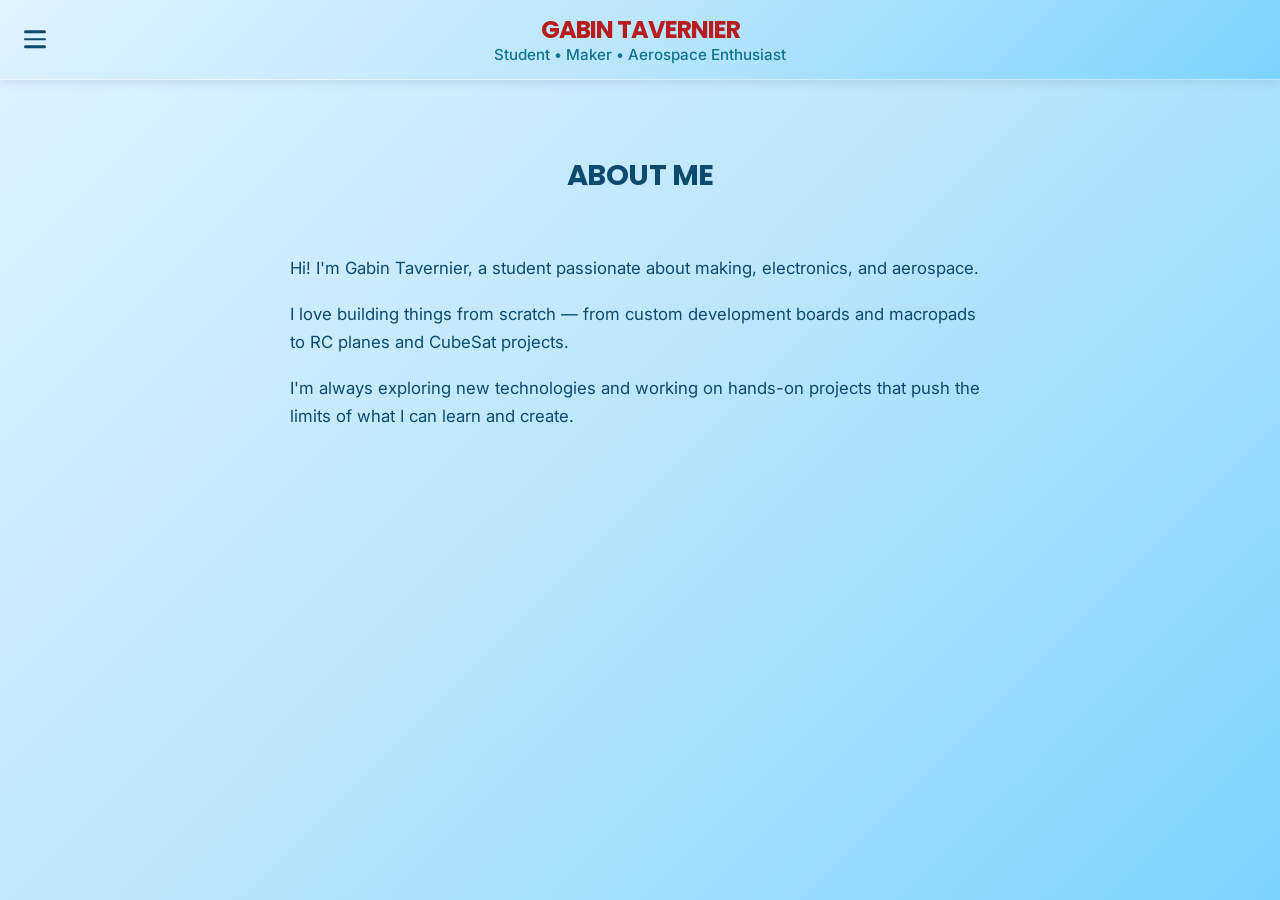
==== about.html @ a42b546a "add new version files" ====
<!DOCTYPE html>
<html>
    <head>
        <link rel="stylesheet" href="main.css">
        <meta charset="UTF-8">
        <meta name="viewport" content="width=device-width, initial-scale=1.0">
        <title>About - GABIN TAVERNIER</title>
    </head>
    <body>

        <div id="header">
            <button id="hamburger" aria-label="Menu">
                <span></span>
                <span></span>
                <span></span>
            </button>
            <h1 id="name"> <div>GABIN TAVERNIER</div> </h1>
            <h3 id="description"> Student • Maker • Aerospace Enthusiast </h3>
            <nav id="nav-dropdown">
                <a href="index.html" class="nav-link">Projects</a>
                <a href="about.html" class="nav-link active">About</a>
                <a href="contact.html" class="nav-link">Contact</a>
            </nav>
        </div>

        <div class="page-content">
            <h2 id="projects">ABOUT ME</h2>
            <div class="about-section">
                <p>Hi! I'm Gabin Tavernier, a student passionate about making, electronics, and aerospace.</p>
                <p>I love building things from scratch — from custom development boards and macropads to RC planes and CubeSat projects.</p>
                <p>I'm always exploring new technologies and working on hands-on projects that push the limits of what I can learn and create.</p>
            </div>
        </div>

        <script src="script.js" defer></script>
    </body>
</html>
---- main.css ----
@import url('https://fonts.googleapis.com/css2?family=Inter:wght@400;500;600;700&family=Poppins:wght@600;700&display=swap');

html {
    margin: 0;
    padding: 0;
}

body {
    text-align: center;
    background: linear-gradient(135deg, #E0F2FE 0%, #BAE6FD 50%, #7DD3FC 100%);
    min-height: 100vh;
    margin: 0;
    padding-top: 80px;
    box-sizing: border-box;
    font-family: 'Inter', -apple-system, BlinkMacSystemFont, 'Segoe UI', sans-serif;
}

h1 {
    color: #0C4A6E;
    margin: 0;
    padding: 0;
    font-family: 'Poppins', sans-serif;
    font-weight: 700;
    letter-spacing: -0.5px;
    font-size: 1.7rem;
}

#links {
    color: #0284C7;
    font-size: 0.95rem;
    text-align: center;
    margin: 0 15px;
    font-weight: 500;
}

#coming {
    color: #4A4A4A;
}

ul {
    list-style-position: outside;
    margin: 0 auto;
    width: fit-content;
}

#links a {
    margin: 0 16px;
    text-decoration: none;
    color: #0C4A6E;
    transition: color 0.2s;
    font-weight: 500;
}

#links a:hover {
    color: #0284C7;
}

#name {
    line-height: 1;
    margin: 0;
    padding: 8px 0 0 0;
    color: #B91C1C;
    font-family: 'Poppins', sans-serif;
    font-weight: 700;
    font-size: 1.5rem;
    letter-spacing: -1px;
}

#description {
    margin-top: 0.2em;
    margin-bottom: 0.3em;
    color: #0E7490;
    font-weight: 500;
    font-size: 0.95rem;
}

#projects {
    line-height: 1.5;
    margin-top: 2em;
    margin-bottom: 2em;
    color: #0C4A6E;
    font-weight: 700;
    font-size: 1.8rem;
    font-family: 'Poppins', sans-serif;
    letter-spacing: -0.5px;
}

#bottom {
    position: fixed;
    bottom: 0;
    left: 0;
    right: 0;
    background: linear-gradient(135deg, #E0F2FE 0%, #BAE6FD 50%, #7DD3FC 100%);
    z-index: 10;
    padding: 10px 0;
    box-shadow: 0 -2px 10px rgba(0, 0, 0, 0.1);
    border-top: 1px solid rgba(255, 255, 255, 0.4);
}

#header {
    position: fixed;
    top: 0;
    background: linear-gradient(135deg, #E0F2FE 0%, #BAE6FD 50%, #7DD3FC 100%);
    z-index: 10;
    padding: 10px 0;
    margin: 0;
    left: 0;
    right: 0;
    width: 100%;
    box-shadow: 0 2px 10px rgba(0, 0, 0, 0.1);
    border-bottom: 1px solid rgba(255, 255, 255, 0.4);
}

/* Hamburger button */
#hamburger {
    position: absolute;
    top: 50%;
    left: 18px;
    transform: translateY(-50%);
    background: none;
    border: none;
    cursor: pointer;
    display: flex;
    flex-direction: column;
    gap: 5px;
    padding: 6px;
    z-index: 20;
    border-radius: 6px;
    transition: background 0.2s;
}

#hamburger:hover {
    background: rgba(14, 165, 233, 0.12);
}

#hamburger span {
    display: block;
    width: 22px;
    height: 2.5px;
    background: #0C4A6E;
    border-radius: 2px;
    transition: transform 0.25s, opacity 0.2s;
}

/* Hamburger animation when open */
#hamburger.open span:nth-child(1) {
    transform: translateY(7.5px) rotate(45deg);
}

#hamburger.open span:nth-child(2) {
    opacity: 0;
}

#hamburger.open span:nth-child(3) {
    transform: translateY(-7.5px) rotate(-45deg);
}

/* Dropdown menu */
#nav-dropdown {
    display: none;
    flex-direction: column;
    position: absolute;
    top: 100%;
    left: 12px;
    background: #FFFFFF;
    border-radius: 10px;
    box-shadow: 0 8px 24px rgba(0, 0, 0, 0.15);
    padding: 8px 0;
    min-width: 180px;
    z-index: 30;
    border: 1px solid rgba(186, 230, 253, 0.5);
}

#nav-dropdown.open {
    display: flex;
}

.nav-link {
    text-decoration: none;
    color: #0C4A6E;
    font-weight: 600;
    font-size: 0.9rem;
    padding: 10px 20px;
    transition: background 0.2s, color 0.2s;
    font-family: 'Inter', sans-serif;
}

.nav-link:hover {
    background: rgba(14, 165, 233, 0.1);
    color: #0284C7;
}

.nav-link.active {
    background: rgba(12, 74, 110, 0.08);
    color: #0284C7;
    font-weight: 700;
}

/* Page content (about, contact) */
.page-content {
    max-width: 700px;
    margin: 0 auto;
    padding: 1rem 2rem;
}

.about-section {
    text-align: left;
    color: #0C4A6E;
    font-size: 1.05rem;
    line-height: 1.7;
}

.about-section a {
    color: #0284C7;
    text-decoration: none;
    font-weight: 500;
}

.about-section a:hover {
    text-decoration: underline;
}

.contact-list {
    list-style: none;
    padding: 0;
    text-align: left;
}

.contact-list li {
    margin-bottom: 0.8em;
    font-size: 1.05rem;
    color: #0C4A6E;
}

.projects-grid {
    display: grid;
    grid-template-columns: repeat(3, 1fr);
    gap: 2rem;
    margin: 20px auto;
    max-width: 1100px;
    padding: 0 2rem;
    align-items: stretch;
}

@media (max-width: 900px) {
    .projects-grid {
        grid-template-columns: repeat(2, minmax(0, 1fr));
    }
}

@media (max-width: 600px) {
    .projects-grid {
        grid-template-columns: 1fr;
        padding: 0 1rem;
    }
    
    #name {
        font-size: 2rem;
    }
    
    #projects {
        font-size: 1.5rem;
    }
}

.project {
    display: flex;
    flex-direction: column;
    align-items: center;
    justify-content: center;
    text-align: center;
    height: 280px;
    width: 100%;
    background: #FFFFFF;
    padding: 1.5rem;
    border-radius: 16px;
    box-shadow: 0 4px 16px rgba(14, 165, 233, 0.2);
    transition: all 0.3s ease;
    cursor: pointer;
    border: 1px solid rgba(186, 230, 253, 0.5);
    box-sizing: border-box;
}

.project:hover {
    transform: translateY(-6px);
    box-shadow: 0 12px 32px rgba(14, 165, 233, 0.3);
    border-color: rgba(56, 189, 248, 0.8);
}

.project img {
    display: block;
    margin-left: auto;
    margin-right: auto;
    margin-top: 0;
    margin-bottom: 1rem;
    width: 100%;
    height: 180px;
    object-fit: contain;
    border-radius: 8px;
    transition: transform 0.2s ease;
}

.project:hover img {
    transform: scale(1.05);
}

.project h3 {
    font-size: 1.1rem;
    font-weight: 600;
    color: #0C4A6E;
    margin: 0;
    font-family: 'Inter', sans-serif;
}

/* Style de la modale */
.modal-bg {
    position: fixed;
    top: 0;
    left: 0;
    right: 0;
    bottom: 0;
    background: rgba(0, 0, 0, 0.5);
    z-index: 1000;
    display: flex;
    align-items: center;
    justify-content: center;
    transition: opacity 0.2s;
}

.modal {
    background: #FFFFFF;
    border-radius: 18px;
    box-shadow: 0 8px 32px rgba(14, 165, 233, 0.3);
    padding: 32px 24px;
    max-width: 90vw;
    max-height: 80vh;
    overflow: auto;
    position: relative;
    min-width: 320px;
    border: 1px solid rgba(186, 230, 253, 0.5);
}

.modal-close {
    position: absolute;
    top: 12px;
    right: 18px;
    font-size: 2rem;
    color: #b32121;
    background: none;
    border: none;
    cursor: pointer;
    z-index: 10;
    transition: color 0.15s;
}

.modal-close:hover {
    color: #772626;
}

/* Ajustements spécifiques par projet */
.devboard {
    margin-top: 40px;
}

.display {
    margin-top: 40px;
    margin-bottom: px;
}

.space-collector {
    margin-top: 5px;
}

.robotic-arm {
    margin-top: 40px;
}

.hackpad {
    margin-top: 40px;
}

.cubesat {
    margin-top: 35px;
}

.raspapi {
    margin-top: 45px;
}
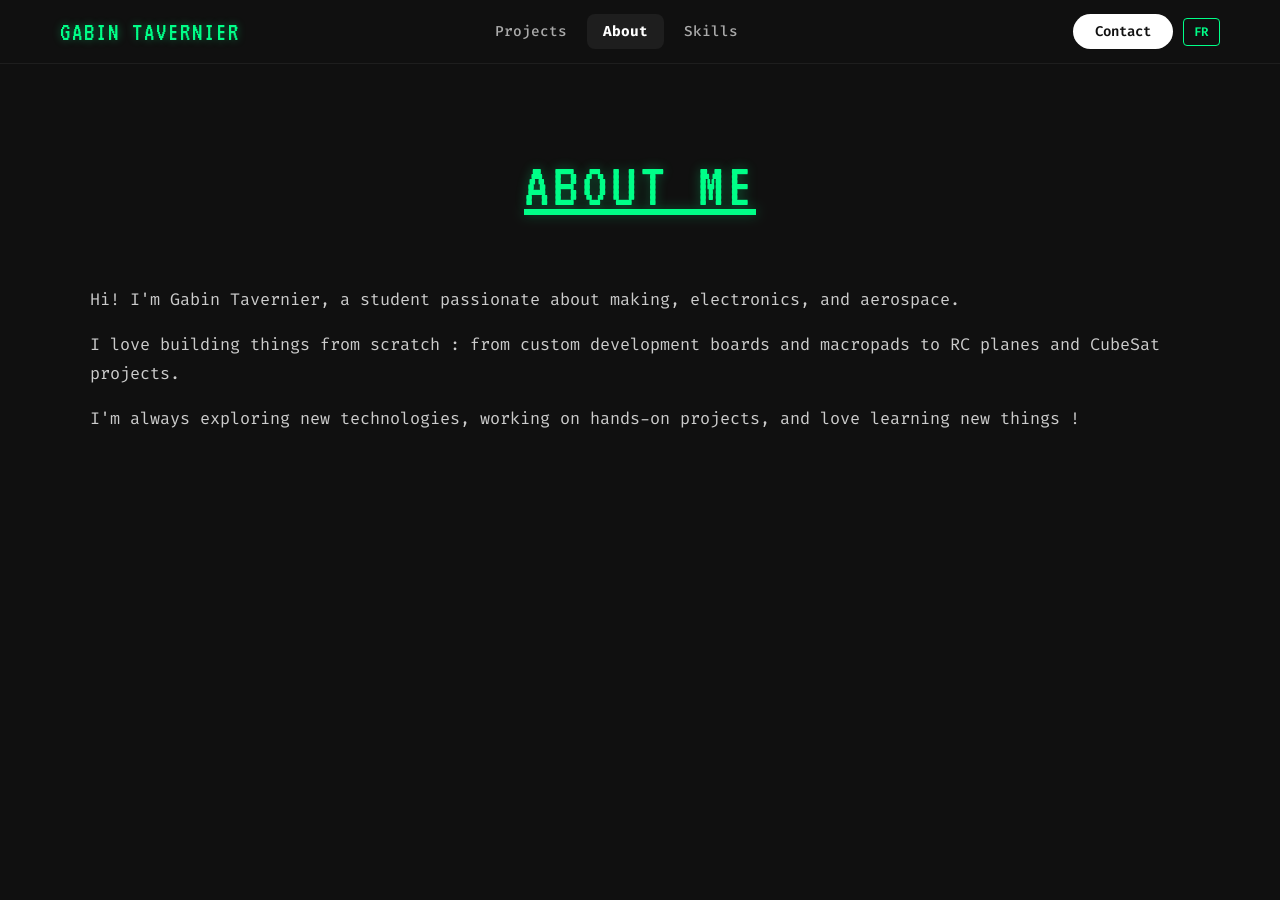
==== commit c09e626d: "Add files via upload" ====
--- a/about.html
+++ b/about.html
@@ -9,26 +9,40 @@
     <body>
 
         <div id="header">
+            <!-- Desktop nav -->
+            <span id="nav-logo">GABIN TAVERNIER</span>
+            <nav id="nav-desktop">
+                <a href="index.html" class="nav-link" data-i18n="nav-projects">Projects</a>
+                <a href="about.html" class="nav-link active" data-i18n="nav-about">About</a>
+                <a href="skills.html" class="nav-link" data-i18n="nav-skills">Skills</a>
+            </nav>
+            <div id="contact-btn-wrap">
+                <a href="contact.html"><button id="contact-btn" data-i18n="nav-contact">Contact</button></a>
+                <button class="lang-btn">FR</button>
+            </div>
+            <!-- Mobile only -->
             <button id="hamburger" aria-label="Menu">
                 <span></span>
                 <span></span>
                 <span></span>
             </button>
             <h1 id="name"> <div>GABIN TAVERNIER</div> </h1>
-            <h3 id="description"> Student • Maker • Aerospace Enthusiast </h3>
+            <h3 id="description" data-i18n="mobile-subtitle"> Student &bull; Maker &bull; Aerospace Enthusiast </h3>
             <nav id="nav-dropdown">
-                <a href="index.html" class="nav-link">Projects</a>
-                <a href="about.html" class="nav-link active">About</a>
-                <a href="contact.html" class="nav-link">Contact</a>
+                <a href="index.html" class="nav-link" data-i18n="nav-projects">Projects</a>
+                <a href="about.html" class="nav-link active" data-i18n="nav-about">About</a>
+                <a href="skills.html" class="nav-link" data-i18n="nav-skills">Skills</a>
+                <a href="contact.html" class="nav-link" data-i18n="nav-contact">Contact</a>
+                <button class="lang-btn lang-btn-mobile">FR</button>
             </nav>
         </div>
 
         <div class="page-content">
-            <h2 id="projects">ABOUT ME</h2>
+            <h2 id="projects" data-i18n="about-title">ABOUT ME</h2>
             <div class="about-section">
-                <p>Hi! I'm Gabin Tavernier, a student passionate about making, electronics, and aerospace.</p>
-                <p>I love building things from scratch — from custom development boards and macropads to RC planes and CubeSat projects.</p>
-                <p>I'm always exploring new technologies and working on hands-on projects that push the limits of what I can learn and create.</p>
+                <p data-i18n="about-p1">Hi! I'm Gabin Tavernier, a student passionate about making, electronics, and aerospace.</p>
+                <p data-i18n="about-p2">I love building things from scratch : from custom development boards and macropads to RC planes and CubeSat projects.</p>
+                <p data-i18n="about-p3">I'm always exploring new technologies, working on hands-on projects, and love learning new things !</p>
             </div>
         </div>
 
--- a/main.css
+++ b/main.css
@@ -1,33 +1,267 @@
 
-@import url('https://fonts.googleapis.com/css2?family=Inter:wght@400;500;600;700&family=Poppins:wght@600;700&display=swap');
+@import url('https://fonts.googleapis.com/css2?family=VT323&family=Fira+Code:wght@300..700&family=Share+Tech+Mono&display=swap');
+
+/* ── Blinking cursor effect ── */
+@keyframes blink {
+    0%, 100% { opacity: 1; }
+    50%       { opacity: 0; }
+}
+
+#hero-text .greeting::after {
+    content: '_';
+    display: inline-block;
+    color: #00ff88;
+    animation: blink 1.1s step-end infinite;
+    margin-left: 2px;
+}
 
 html {
     margin: 0;
     padding: 0;
 }
 
+/* ── WIP Full-page Splash ── */
+#wip-splash {
+    position: fixed;
+    inset: 0;
+    z-index: 9999;
+    background: #000000;
+    display: flex;
+    align-items: center;
+    justify-content: center;
+    overflow: hidden;
+}
+
+#wip-canvas {
+    position: absolute;
+    inset: 0;
+    width: 100%;
+    height: 100%;
+    opacity: 0.35;
+    pointer-events: none;
+}
+
+#wip-splash-inner {
+    width: 100%;
+    height: 100%;
+    display: flex;
+    align-items: center;
+    justify-content: center;
+    position: relative;
+    z-index: 1;
+}
+
+.wip-splash-card {
+    background: rgba(0, 10, 5, 0.88);
+    border: 1px solid #00ff88;
+    border-radius: 4px;
+    padding: 48px 52px;
+    max-width: 520px;
+    width: 88vw;
+    text-align: center;
+    box-shadow: 0 0 40px rgba(0, 255, 136, 0.15), inset 0 0 60px rgba(0, 255, 136, 0.04);
+    display: flex;
+    flex-direction: column;
+    align-items: center;
+    gap: 16px;
+    margin: auto;
+}
+
+.wip-splash-icons {
+    font-size: 3.2rem;
+    line-height: 1;
+}
+
+.wip-splash-title {
+    font-family: 'VT323', monospace;
+    font-size: 3.2rem;
+    font-weight: 400;
+    color: #00ff88;
+    text-transform: uppercase;
+    letter-spacing: 6px;
+    margin: 0;
+    text-shadow: 0 0 16px rgba(0, 255, 136, 0.6);
+}
+
+.wip-splash-sub {
+    font-family: 'Fira Code', monospace;
+    font-size: 0.88rem;
+    color: #cbd5e1;
+    line-height: 1.7;
+    margin: 0;
+}
+
+#wip-enter-btn {
+    margin-top: 12px;
+    padding: 12px 32px;
+    background: transparent;
+    color: #00ff88;
+    border: 1px solid #00ff88;
+    border-radius: 2px;
+    font-family: 'Fira Code', monospace;
+    font-size: 0.88rem;
+    font-weight: 700;
+    cursor: pointer;
+    letter-spacing: 2px;
+    text-transform: uppercase;
+    transition: background 0.15s, color 0.15s, box-shadow 0.15s;
+    box-shadow: 0 0 8px rgba(0, 255, 136, 0.2);
+}
+
+
+#wip-enter-btn:hover {
+    background: rgba(0, 255, 136, 0.1);
+    box-shadow: 0 0 16px rgba(0, 255, 136, 0.4);
+}
+
+#wip-roadmap-btn {
+    background: transparent;
+    color: #444444;
+    border: none;
+    font-family: 'Fira Code', monospace;
+    font-size: 0.78rem;
+    cursor: pointer;
+    letter-spacing: 0.05em;
+    padding: 0;
+    transition: color 0.15s;
+}
+
+#wip-roadmap-btn:hover {
+    color: #00ff88;
+}
+
+#wip-roadmap {
+    display: block;
+    width: 100%;
+    border-top: 1px solid #1a2e1e;
+    padding-top: 14px;
+}
+
+.wip-roadmap-list {
+    list-style: none;
+    padding: 0;
+    margin: 0;
+    text-align: left;
+    display: flex;
+    flex-direction: column;
+    gap: 8px;
+}
+
+.wip-roadmap-label {
+    font-family: 'Fira Code', monospace;
+    font-size: 0.72rem;
+    color: #00ff88;
+    letter-spacing: 0.12em;
+    margin: 0 0 6px;
+    text-align: left;
+    width: 100%;
+    opacity: 0.7;
+}
+
+.wip-roadmap-list li {
+    font-family: 'Fira Code', monospace;
+    font-size: 0.8rem;
+    color: #888888;
+    display: flex;
+    align-items: center;
+    gap: 10px;
+}
+
+.wip-roadmap-dot {
+    width: 6px;
+    height: 6px;
+    border-radius: 50%;
+    background: #00ff88;
+    opacity: 0.5;
+    flex-shrink: 0;
+}
+
+/* Legend button */
+#legend-btn {
+    position: fixed;
+    bottom: 20px;
+    right: 20px;
+    width: 36px;
+    height: 36px;
+    border-radius: 50%;
+    background: #2a2a2a;
+    color: #fff;
+    font-size: 1rem;
+    font-weight: 700;
+    border: none;
+    cursor: pointer;
+    box-shadow: 0 4px 12px rgba(0, 0, 0, 0.4);
+    z-index: 100;
+    transition: background 0.2s;
+}
+
+#legend-btn:hover {
+    background: #333333;
+}
+
+#legend-popup {
+    display: none;
+    position: fixed;
+    bottom: 66px;
+    right: 20px;
+    background: #1a1a1a;
+    border-radius: 12px;
+    box-shadow: 0 8px 24px rgba(0,0,0,0.6);
+    padding: 14px 18px;
+    z-index: 100;
+    text-align: left;
+    min-width: 230px;
+    border: 1px solid #2a2a2a;
+}
+
+#legend-popup.open {
+    display: block;
+}
+
+#legend-popup p {
+    margin: 6px 0;
+    display: flex;
+    align-items: center;
+    gap: 10px;
+    color: #cccccc;
+    font-size: 0.88rem;
+    font-weight: 500;
+}
+
+#legend-popup .done-badge,
+#legend-popup .prod-badge,
+#legend-popup .wip-badge,
+#modal-body .done-badge,
+#modal-body .prod-badge,
+#modal-body .wip-badge {
+    position: static;
+    box-shadow: none;
+    flex-shrink: 0;
+}
+
 body {
     text-align: center;
-    background: linear-gradient(135deg, #E0F2FE 0%, #BAE6FD 50%, #7DD3FC 100%);
+    background: #101010;
+    color: #ffffff;
     min-height: 100vh;
     margin: 0;
     padding-top: 80px;
     box-sizing: border-box;
-    font-family: 'Inter', -apple-system, BlinkMacSystemFont, 'Segoe UI', sans-serif;
+    font-family: 'Fira Code', 'Courier New', monospace;
 }
 
 h1 {
-    color: #0C4A6E;
+    color: #ffffff;
     margin: 0;
     padding: 0;
-    font-family: 'Poppins', sans-serif;
+    font-family: 'VT323', monospace;
     font-weight: 700;
     letter-spacing: -0.5px;
     font-size: 1.7rem;
 }
 
 #links {
-    color: #0284C7;
+    color: #aaaaaa;
     font-size: 0.95rem;
     text-align: center;
     margin: 0 15px;
@@ -35,7 +269,7 @@
 }
 
 #coming {
-    color: #4A4A4A;
+    color: #666666;
 }
 
 ul {
@@ -47,43 +281,49 @@
 #links a {
     margin: 0 16px;
     text-decoration: none;
-    color: #0C4A6E;
+    color: #aaaaaa;
     transition: color 0.2s;
     font-weight: 500;
 }
 
 #links a:hover {
-    color: #0284C7;
+    color: #ffffff;
 }
 
 #name {
     line-height: 1;
     margin: 0;
     padding: 8px 0 0 0;
-    color: #B91C1C;
-    font-family: 'Poppins', sans-serif;
+    color: #ffffff;
+    font-family: 'VT323', monospace;
     font-weight: 700;
     font-size: 1.5rem;
     letter-spacing: -1px;
+    display: none;
 }
 
 #description {
     margin-top: 0.2em;
     margin-bottom: 0.3em;
-    color: #0E7490;
+    color: #888888;
     font-weight: 500;
     font-size: 0.95rem;
+    display: none;
 }
 
 #projects {
     line-height: 1.5;
-    margin-top: 2em;
-    margin-bottom: 2em;
-    color: #0C4A6E;
-    font-weight: 700;
-    font-size: 1.8rem;
-    font-family: 'Poppins', sans-serif;
-    letter-spacing: -0.5px;
+    margin-top: 0.4em;
+    margin-bottom: 0.8em;
+    color: #00ff88;
+    font-weight: 400;
+    font-size: 4rem;
+    font-family: 'VT323', monospace;
+    letter-spacing: 3px;
+    text-decoration: underline;
+    text-shadow: 0 0 12px rgba(0, 255, 136, 0.3);
+    text-align: center;
+    width: 100%;
 }
 
 #bottom {
@@ -91,29 +331,32 @@
     bottom: 0;
     left: 0;
     right: 0;
-    background: linear-gradient(135deg, #E0F2FE 0%, #BAE6FD 50%, #7DD3FC 100%);
+    background: #101010;
     z-index: 10;
     padding: 10px 0;
-    box-shadow: 0 -2px 10px rgba(0, 0, 0, 0.1);
-    border-top: 1px solid rgba(255, 255, 255, 0.4);
+    box-shadow: 0 -2px 10px rgba(0, 0, 0, 0.4);
+    border-top: 1px solid #1e1e1e;
 }
 
 #header {
     position: fixed;
     top: 0;
-    background: linear-gradient(135deg, #E0F2FE 0%, #BAE6FD 50%, #7DD3FC 100%);
-    z-index: 10;
-    padding: 10px 0;
-    margin: 0;
     left: 0;
     right: 0;
     width: 100%;
-    box-shadow: 0 2px 10px rgba(0, 0, 0, 0.1);
-    border-bottom: 1px solid rgba(255, 255, 255, 0.4);
-}
-
-/* Hamburger button */
+    z-index: 10;
+    background: #101010;
+    border-bottom: 1px solid #1e1e1e;
+    display: flex;
+    align-items: center;
+    justify-content: space-between;
+    padding: 14px 60px;
+    box-sizing: border-box;
+}
+
+/* Hamburger button — mobile only */
 #hamburger {
+    display: none;
     position: absolute;
     top: 50%;
     left: 18px;
@@ -121,7 +364,6 @@
     background: none;
     border: none;
     cursor: pointer;
-    display: flex;
     flex-direction: column;
     gap: 5px;
     padding: 6px;
@@ -131,14 +373,14 @@
 }
 
 #hamburger:hover {
-    background: rgba(14, 165, 233, 0.12);
+    background: rgba(255, 255, 255, 0.08);
 }
 
 #hamburger span {
     display: block;
     width: 22px;
     height: 2.5px;
-    background: #0C4A6E;
+    background: #ffffff;
     border-radius: 2px;
     transition: transform 0.25s, opacity 0.2s;
 }
@@ -163,13 +405,13 @@
     position: absolute;
     top: 100%;
     left: 12px;
-    background: #FFFFFF;
+    background: #1a1a1a;
     border-radius: 10px;
-    box-shadow: 0 8px 24px rgba(0, 0, 0, 0.15);
+    box-shadow: 0 8px 24px rgba(0, 0, 0, 0.6);
     padding: 8px 0;
     min-width: 180px;
     z-index: 30;
-    border: 1px solid rgba(186, 230, 253, 0.5);
+    border: 1px solid #2a2a2a;
 }
 
 #nav-dropdown.open {
@@ -178,41 +420,41 @@
 
 .nav-link {
     text-decoration: none;
-    color: #0C4A6E;
-    font-weight: 600;
+    color: #aaaaaa;
+    font-weight: 500;
     font-size: 0.9rem;
     padding: 10px 20px;
     transition: background 0.2s, color 0.2s;
-    font-family: 'Inter', sans-serif;
+    font-family: 'Fira Code', monospace;
 }
 
 .nav-link:hover {
-    background: rgba(14, 165, 233, 0.1);
-    color: #0284C7;
+    background: rgba(255, 255, 255, 0.06);
+    color: #ffffff;
 }
 
 .nav-link.active {
-    background: rgba(12, 74, 110, 0.08);
-    color: #0284C7;
+    background: rgba(255, 255, 255, 0.06);
+    color: #ffffff;
     font-weight: 700;
 }
 
 /* Page content (about, contact) */
 .page-content {
-    max-width: 700px;
+    max-width: 1100px;
     margin: 0 auto;
-    padding: 1rem 2rem;
+    padding: 2rem 2.5rem;
 }
 
 .about-section {
     text-align: left;
-    color: #0C4A6E;
+    color: #cccccc;
     font-size: 1.05rem;
     line-height: 1.7;
 }
 
 .about-section a {
-    color: #0284C7;
+    color: #7dd3fc;
     text-decoration: none;
     font-weight: 500;
 }
@@ -230,7 +472,7 @@
 .contact-list li {
     margin-bottom: 0.8em;
     font-size: 1.05rem;
-    color: #0C4A6E;
+    color: #cccccc;
 }
 
 .projects-grid {
@@ -268,24 +510,73 @@
     display: flex;
     flex-direction: column;
     align-items: center;
-    justify-content: center;
+    justify-content: flex-start;
     text-align: center;
-    height: 280px;
+    min-height: 280px;
     width: 100%;
-    background: #FFFFFF;
-    padding: 1.5rem;
-    border-radius: 16px;
-    box-shadow: 0 4px 16px rgba(14, 165, 233, 0.2);
-    transition: all 0.3s ease;
+    background: #1a1a1a;
+    padding: 1.2rem;
+    border-radius: 14px;
+    box-shadow: none;
+    transition: all 0.2s ease;
     cursor: pointer;
-    border: 1px solid rgba(186, 230, 253, 0.5);
+    border: 1px solid #252525;
     box-sizing: border-box;
+    position: relative;
 }
 
 .project:hover {
-    transform: translateY(-6px);
-    box-shadow: 0 12px 32px rgba(14, 165, 233, 0.3);
-    border-color: rgba(56, 189, 248, 0.8);
+    transform: translateY(-4px);
+    background: #212121;
+    border-color: #333333;
+}
+
+.wip-badge {
+    position: absolute;
+    top: 12px;
+    left: 12px;
+    background: #2e2416;
+    color: #f5c9a0;
+    border: 1px solid #a87040;
+    font-size: 0.7rem;
+    font-weight: 600;
+    padding: 3px 10px;
+    border-radius: 4px;
+    letter-spacing: 0.08em;
+    font-family: 'Fira Code', monospace;
+    pointer-events: none;
+}
+
+.done-badge {
+    position: absolute;
+    top: 12px;
+    left: 12px;
+    background: #162416;
+    color: #a8f0c0;
+    border: 1px solid #407a50;
+    font-size: 0.7rem;
+    font-weight: 600;
+    padding: 3px 10px;
+    border-radius: 4px;
+    letter-spacing: 0.08em;
+    font-family: 'Fira Code', monospace;
+    pointer-events: none;
+}
+
+.prod-badge {
+    position: absolute;
+    top: 12px;
+    left: 12px;
+    background: #141e2e;
+    color: #a0c8f5;
+    border: 1px solid #3a6090;
+    font-size: 0.7rem;
+    font-weight: 600;
+    padding: 3px 10px;
+    border-radius: 4px;
+    letter-spacing: 0.08em;
+    font-family: 'Fira Code', monospace;
+    pointer-events: none;
 }
 
 .project img {
@@ -297,8 +588,23 @@
     width: 100%;
     height: 180px;
     object-fit: contain;
-    border-radius: 8px;
+    object-position: center center;
     transition: transform 0.2s ease;
+}
+
+.rc-plane-card img {
+    object-fit: contain;
+    object-position: center center;
+    width: 85%;
+    height: 160px;
+    margin-left: auto;
+    margin-right: auto;
+    transform: translateX(-20px);
+}
+
+.rc-plane-card p {
+    margin-top: auto;
+    padding-top: 10px;
 }
 
 .project:hover img {
@@ -308,9 +614,18 @@
 .project h3 {
     font-size: 1.1rem;
     font-weight: 600;
-    color: #0C4A6E;
+    color: #ffffff;
     margin: 0;
-    font-family: 'Inter', sans-serif;
+    font-family: 'Fira Code', monospace;
+}
+
+.project p {
+    font-size: 0.95rem;
+    font-weight: 400;
+    color: #ffffff;
+    margin: 6px 0 0;
+    line-height: 1.4;
+    font-family: 'Fira Code', monospace;
 }
 
 /* Style de la modale */
@@ -329,16 +644,36 @@
 }
 
 .modal {
-    background: #FFFFFF;
+    background: #1a1a1a;
     border-radius: 18px;
-    box-shadow: 0 8px 32px rgba(14, 165, 233, 0.3);
-    padding: 32px 24px;
-    max-width: 90vw;
-    max-height: 80vh;
+    box-shadow: 0 8px 48px rgba(0, 0, 0, 0.8);
+    padding: 32px 28px;
+    max-width: 480px;
+    width: 92vw;
+    max-height: 82vh;
     overflow: auto;
     position: relative;
-    min-width: 320px;
-    border: 1px solid rgba(186, 230, 253, 0.5);
+    min-width: 280px;
+    border: 1px solid #2a2a2a;
+    text-align: center;
+}
+
+#modal-body h2 {
+    font-family: 'VT323', monospace;
+    font-size: 2rem;
+    font-weight: 400;
+    color: #00ff88;
+    margin: 8px 0 12px;
+    line-height: 1.3;
+    letter-spacing: 2px;
+}
+
+#modal-body p {
+    font-family: 'Fira Code', monospace;
+    font-size: 0.92rem;
+    color: #aaaaaa;
+    line-height: 1.75;
+    margin: 0 0 4px;
 }
 
 .modal-close {
@@ -380,10 +715,491 @@
     margin-top: 40px;
 }
 
+.electric-lighter {
+    margin-top: 40px;
+}
+
+.ttl-siren {
+    margin-top: 40px;
+}
+
+.rc-plane-3d {
+    margin-top: 40px;
+}
+
 .cubesat {
     margin-top: 35px;
 }
 
 .raspapi {
     margin-top: 45px;
-}+}
+
+/* ── Skills page ── */
+.skills-grid {
+    display: grid;
+    grid-template-columns: repeat(auto-fill, minmax(300px, 1fr));
+    gap: 48px;
+    margin-top: 3rem;
+    max-width: 1100px;
+    margin-left: auto;
+    margin-right: auto;
+}
+
+.skills-row {
+    display: contents;
+}
+
+.skill-card {
+    padding: 0.4rem 0;
+    text-align: left;
+    margin-bottom: 1rem;
+}
+
+.skill-card-title {
+    font-family: 'VT323', monospace;
+    font-size: 1.55rem;
+    letter-spacing: 2px;
+    color: #00ff88;
+    margin-bottom: 22px;
+}
+
+.skill-section {
+    display: flex;
+    align-items: flex-start;
+    gap: 14px;
+    margin-top: 22px;
+}
+    margin-top: 9px;
+
+
+.skill-section-label {
+    font-size: 0.58rem;
+    text-transform: uppercase;
+    letter-spacing: 0.15em;
+    color: #666;
+    min-width: 75px;
+    padding-top: 3px;
+    font-family: 'Fira Code', monospace;
+    flex-shrink: 0;
+}
+
+.skill-card .tags-list {
+    justify-content: center;
+    margin-top: 0;
+    gap: 4px;
+}
+
+/* Per-card accent colors */
+
+.skill-card--prog   .skill-card-title { color: #818cf8; }
+.skill-card--hw     .skill-card-title { color: #34d399; }
+.skill-card--pcb    .skill-card-title { color: #38bdf8; }
+.skill-card--soft   .skill-card-title { color: #fbbf24; }
+.skill-card--domain .skill-card-title { color: #4ade80; }
+
+/* Tags inside skill cards — colored per card */
+.skill-card .tag {
+    background: #1c1c1c;
+    border-radius: 3px;
+    font-size: 0.65rem;
+    padding: 2px 7px;
+    border: none;
+    color: #ccc;
+}
+
+.skill-card--prog   .tag { background: #1e1c38; color: #a5b4fc; }
+.skill-card--hw     .tag { background: #0e2820; color: #6ee7b7; }
+.skill-card--pcb    .tag { background: #0d2233; color: #7dd3fc; }
+.skill-card--soft   .tag { background: #2c2208; color: #fcd34d; }
+.skill-card--domain .tag { background: #0e2818; color: #86efac; }
+
+.skill-card .tag--gray {
+    background: #1a1a1a;
+    color: #555;
+}
+
+/* ── Tags ── */
+.tags-list {
+    display: flex;
+    flex-wrap: wrap;
+    gap: 5px;
+    justify-content: center;
+    margin-top: 10px;
+}
+
+#modal-body .tags-list {
+    justify-content: center;
+    margin-top: 12px;
+    margin-bottom: 2px;
+}
+
+.tag {
+    font-size: 0.65rem;
+    font-weight: 500;
+    padding: 2px 7px;
+    border-radius: 3px;
+    letter-spacing: 0.5px;
+    white-space: nowrap;
+    font-family: 'Fira Code', monospace;
+    text-transform: lowercase;
+}
+
+.tag-lang   { background: #161616; border: 1px solid #333; color: #666; }
+.tag-hw     { background: #161616; border: 1px solid #333; color: #666; }
+.tag-fab    { background: #161616; border: 1px solid #333; color: #666; }
+.tag-tool   { background: #161616; border: 1px solid #333; color: #666; }
+.tag-domain { background: #161616; border: 1px solid #333; color: #666; }
+
+/* ── Progress bar (in modal) ── */
+.progress-section {
+    margin-top: 16px;
+    padding-top: 14px;
+    border-top: 1px solid #2a2a2a;
+}
+
+.progress-label {
+    display: flex;
+    justify-content: center;
+    gap: 8px;
+    font-size: 0.82rem;
+    font-weight: 600;
+    color: #cccccc;
+    margin-bottom: 6px;
+    font-family: 'Fira Code', monospace;
+}
+
+.progress-pct {
+    color: #7dd3fc;
+    font-weight: 700;
+}
+
+.progress-track {
+    width: 100%;
+    height: 8px;
+    background: #2a2a2a;
+    border-radius: 99px;
+    overflow: hidden;
+}
+
+.progress-fill {
+    height: 100%;
+    background: linear-gradient(90deg, #1c5a7c, #7dd3fc);
+    border-radius: 99px;
+    transition: width 0.6s ease;
+}
+
+.progress-steps {
+    display: flex;
+    flex-wrap: wrap;
+    gap: 6px;
+    margin-top: 10px;
+    justify-content: center;
+}
+
+.progress-step {
+    font-size: 0.70rem;
+    font-weight: 600;
+    padding: 3px 10px;
+    border-radius: 12px;
+    font-family: 'Fira Code', monospace;
+}
+
+.step-done    { background: #1a3020; color: #86efac; }
+.step-current { background: #1c5a7c; color: #fff; }
+.step-todo    { background: #2a2a2a; color: #666; }
+
+/* ── Modal: images, video, links ── */
+.modal-images {
+    display: flex;
+    flex-wrap: wrap;
+    gap: 10px;
+    margin: 14px 0 4px;
+    justify-content: center;
+}
+
+.modal-thumb {
+    width: auto;
+    max-width: 180px;
+    max-height: 130px;
+    object-fit: cover;
+    border-radius: 10px;
+    border: 1px solid #2a2a2a;
+    box-shadow: 0 2px 8px rgba(0, 0, 0, 0.4);
+}
+
+.modal-video {
+    margin: 14px 0 4px;
+    border-radius: 12px;
+    overflow: hidden;
+    background: #000;
+    max-width: 100%;
+}
+
+.modal-video iframe,
+.modal-video video {
+    display: block;
+    width: 100%;
+    aspect-ratio: 16 / 9;
+    border: none;
+    border-radius: 12px;
+}
+
+.modal-video-portrait {
+    max-width: 220px;
+    margin-left: auto;
+    margin-right: auto;
+}
+
+.modal-video-portrait iframe,
+.modal-video-portrait video {
+    aspect-ratio: 9 / 16;
+}
+
+.modal-links-section {
+    display: flex;
+    flex-wrap: wrap;
+    justify-content: center;
+    gap: 8px;
+    margin: 14px 0 4px;
+}
+
+.modal-link {
+    display: inline-flex;
+    align-items: center;
+    gap: 7px;
+    font-size: 0.82rem;
+    font-weight: 600;
+    padding: 6px 14px;
+    border-radius: 20px;
+    text-decoration: none;
+    transition: opacity 0.2s, transform 0.15s;
+    font-family: 'Fira Code', monospace;
+}
+
+.modal-link:hover {
+    opacity: 0.82;
+    transform: translateY(-1px);
+}
+
+.modal-link-github {
+    background: #1a1a2e;
+    color: #fff;
+}
+
+.modal-link-hackclub {
+    background: #ec3750;
+    color: #fff;
+}
+
+/* ── Desktop nav elements ── */
+#nav-logo {
+    font-family: 'VT323', monospace;
+    font-size: 26px;
+    font-weight: 400;
+    color: #00ff88;
+    white-space: nowrap;
+    letter-spacing: 2px;
+    text-shadow: 0 0 8px rgba(0, 255, 136, 0.4);
+}
+
+#nav-desktop {
+    display: flex;
+    align-items: center;
+    gap: 4px;
+    margin-left: -80px;
+}
+
+#nav-desktop .nav-link {
+    padding: 8px 16px;
+    border-radius: 8px;
+    font-size: 0.9rem;
+}
+
+#contact-btn-wrap {
+    display: flex;
+    align-items: center;
+    gap: 10px;
+}
+
+#contact-btn-wrap a {
+    text-decoration: none;
+}
+
+#contact-btn {
+    background: #ffffff;
+    color: #101010;
+    border: none;
+    border-radius: 24px;
+    font-family: 'Fira Code', monospace;
+    font-size: 0.88rem;
+    font-weight: 600;
+    padding: 8px 22px;
+    cursor: pointer;
+    transition: background 0.2s ease-in-out, transform 0.15s;
+    white-space: nowrap;
+}
+
+.lang-btn {
+    background: transparent;
+    color: #00ff88;
+    border: 1px solid #00ff88;
+    border-radius: 4px;
+    font-family: 'Fira Code', monospace;
+    font-size: 0.78rem;
+    font-weight: 600;
+    padding: 5px 10px;
+    cursor: pointer;
+    letter-spacing: 0.05em;
+    transition: background 0.15s, color 0.15s;
+    white-space: nowrap;
+}
+
+.lang-btn:hover {
+    background: #00ff88;
+    color: #101010;
+}
+
+.lang-btn-mobile {
+    margin-top: 4px;
+    display: block;
+    width: fit-content;
+    margin-left: auto;
+    margin-right: auto;
+}
+
+#contact-btn:hover {
+    background: #e5e5e5;
+    transform: translateY(-1px);
+}
+
+/* ── Hero section ── */
+#hero {
+    display: flex;
+    align-items: center;
+    justify-content: center;
+    gap: 4rem;
+    background: #1a1a1a;
+    border-radius: 24px;
+    padding: 2.5rem 3.5rem;
+    margin: 3rem auto 0;
+    max-width: 1100px;
+    border: 1px solid #252525;
+    box-sizing: border-box;
+    min-height: 60vh;
+    position: relative;
+}
+
+#hero-text {
+    text-align: left;
+    flex: 1;
+}
+
+#hero-text .greeting {
+    font-family: 'Fira Code', monospace;
+    font-size: 0.9rem;
+    color: #00ff88;
+    margin: 0 0 0.4rem;
+    display: block;
+    letter-spacing: 0.05em;
+}
+
+#hero-text h1 {
+    font-family: 'VT323', monospace;
+    font-size: 5.5rem;
+    font-weight: 400;
+    color: #ffffff;
+    margin: 0 0 0.4rem;
+    line-height: 1;
+    letter-spacing: 2px;
+    display: block;
+}
+
+#hero-text .subtitle {
+    font-family: 'Share Tech Mono', 'Fira Code', monospace;
+    font-size: 0.95rem;
+    color: #666666;
+    margin: 0;
+    display: block;
+    letter-spacing: 0.05em;
+}
+
+/* ── Scroll down indicator ── */
+@keyframes bounce {
+    0%, 100% { transform: translateY(0); }
+    50%       { transform: translateY(6px); }
+}
+
+#scroll-down {
+    font-family: 'Fira Code', monospace;
+    font-size: 0.85rem;
+    color: #555555;
+    letter-spacing: 0.25em;
+    text-transform: uppercase;
+    display: flex;
+    flex-direction: column;
+    align-items: center;
+    gap: 8px;
+    animation: bounce 2s ease-in-out infinite;
+    user-select: none;
+    padding: 2.5rem 0;
+    max-width: 1100px;
+    margin: 0 auto;
+}
+
+#scroll-down svg {
+    width: 24px;
+    height: 24px;
+    color: #00ff88;
+    opacity: 0.6;
+}
+
+#hero img {
+    width: 220px;
+    height: 220px;
+    object-fit: contain;
+    border-radius: 16px;
+    background: #212121;
+    padding: 12px;
+    flex-shrink: 0;
+}
+
+/* ── Mobile overrides (≤768px) ── */
+@media (max-width: 768px) {
+    #header {
+        display: block;
+        padding: 10px 0;
+        text-align: center;
+    }
+
+    #nav-logo,
+    #nav-desktop,
+    #contact-btn-wrap { display: none; }
+
+    #hamburger { display: flex; }
+
+    #name, #description { display: block; }
+
+    #hero {
+        flex-direction: column;
+        padding: 2rem 1.5rem;
+        text-align: center;
+    }
+
+    #hero-text {
+        text-align: center;
+    }
+
+    #hero-text h1 {
+        font-size: 2.2rem;
+    }
+
+    #hero img {
+        width: 160px;
+        height: 160px;
+    }
+
+    #projects {
+        font-size: 1.8rem;
+    }
+}
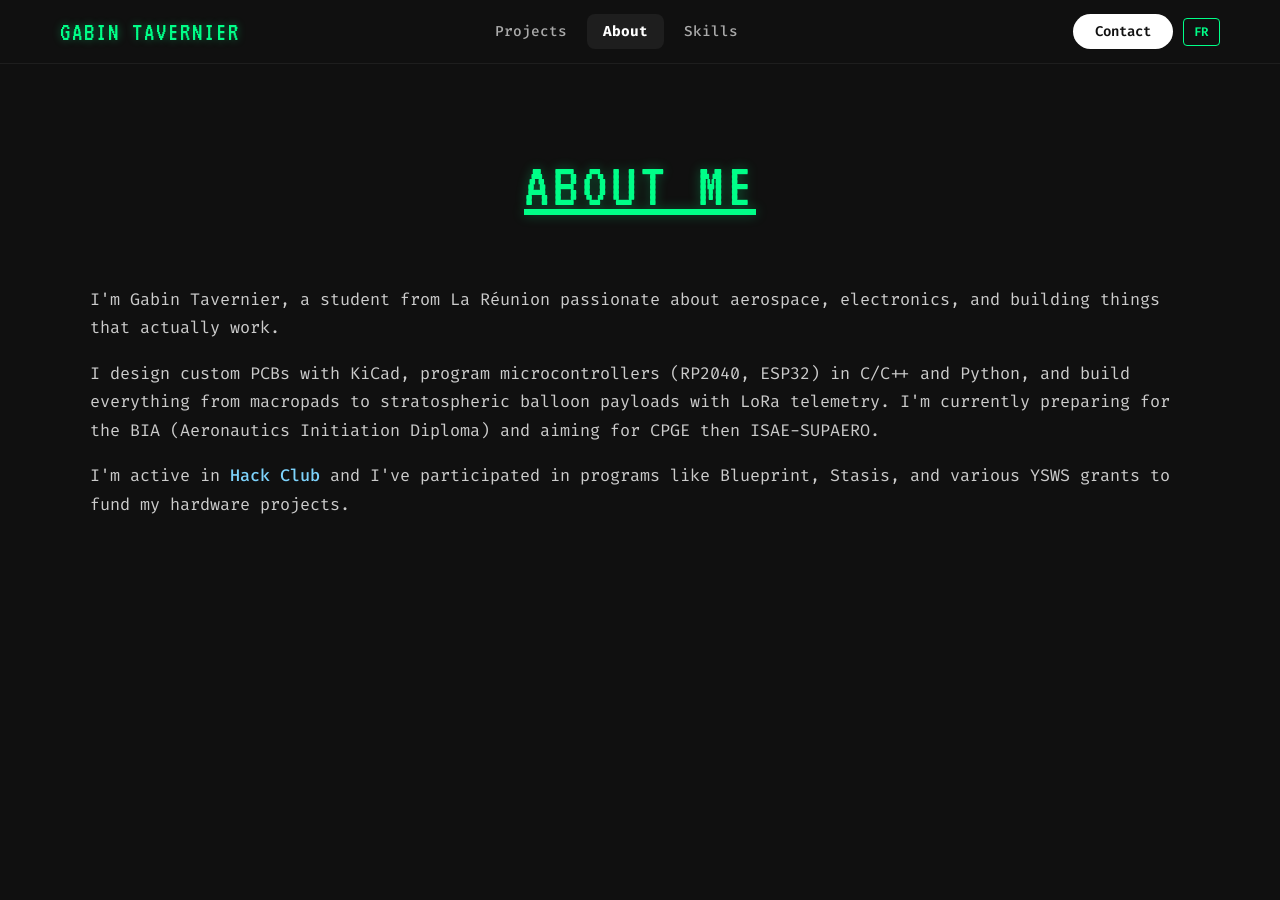
==== commit a27927aa: "Add files via upload" ====
--- a/about.html
+++ b/about.html
@@ -40,9 +40,9 @@
         <div class="page-content">
             <h2 id="projects" data-i18n="about-title">ABOUT ME</h2>
             <div class="about-section">
-                <p data-i18n="about-p1">Hi! I'm Gabin Tavernier, a student passionate about making, electronics, and aerospace.</p>
-                <p data-i18n="about-p2">I love building things from scratch : from custom development boards and macropads to RC planes and CubeSat projects.</p>
-                <p data-i18n="about-p3">I'm always exploring new technologies, working on hands-on projects, and love learning new things !</p>
+                <p data-i18n="about-p1">I'm Gabin Tavernier, a student from La Réunion passionate about aerospace, electronics, and building things that actually work.</p>
+                <p data-i18n="about-p2">I design custom PCBs with KiCad, program microcontrollers (RP2040, ESP32) in C/C++ and Python, and build everything from macropads to stratospheric balloon payloads with LoRa telemetry. I'm currently preparing for the BIA (Aeronautics Initiation Diploma) and aiming for CPGE then ISAE-SUPAERO.</p>
+                <p data-i18n="about-p3">I'm active in Hack Club — I've participated in programs like Blueprint, Stasis, and various YSWS grants to fund my hardware projects. Making things from scratch, understanding how they work at every level, and pushing them further is what drives me.</p>
             </div>
         </div>
 
--- a/main.css
+++ b/main.css
@@ -18,6 +18,15 @@
 html {
     margin: 0;
     padding: 0;
+}
+
+#binary-canvas {
+    position: fixed;
+    inset: 0;
+    width: 100%;
+    height: 100%;
+    pointer-events: none;
+    z-index: 1;
 }
 
 /* ── WIP Full-page Splash ── */
@@ -294,12 +303,13 @@
     line-height: 1;
     margin: 0;
     padding: 8px 0 0 0;
-    color: #ffffff;
+    color: #00ff88;
     font-family: 'VT323', monospace;
     font-weight: 700;
     font-size: 1.5rem;
     letter-spacing: -1px;
     display: none;
+    text-shadow: 0 0 8px rgba(0, 255, 136, 0.4);
 }
 
 #description {
@@ -324,6 +334,8 @@
     text-shadow: 0 0 12px rgba(0, 255, 136, 0.3);
     text-align: center;
     width: 100%;
+    position: relative;
+    z-index: 2;
 }
 
 #bottom {
@@ -477,23 +489,77 @@
 
 .projects-grid {
     display: grid;
-    grid-template-columns: repeat(3, 1fr);
+    grid-template-columns: repeat(auto-fill, minmax(280px, 1fr));
     gap: 2rem;
     margin: 20px auto;
     max-width: 1100px;
     padding: 0 2rem;
     align-items: stretch;
-}
-
-@media (max-width: 900px) {
-    .projects-grid {
-        grid-template-columns: repeat(2, minmax(0, 1fr));
-    }
+    position: relative;
+    z-index: 2;
+}
+
+/* ── Project filters ── */
+#project-filters {
+    display: flex;
+    flex-wrap: wrap;
+    gap: 14px 24px;
+    margin: 0 auto 1.6rem;
+    max-width: 1100px;
+    padding: 0 2rem;
+    align-items: center;
+    position: relative;
+    z-index: 2;
+}
+
+.filter-group {
+    display: flex;
+    align-items: center;
+    gap: 6px;
+    flex-wrap: wrap;
+}
+
+.filter-label {
+    font-size: 0.58rem;
+    text-transform: uppercase;
+    letter-spacing: 0.15em;
+    color: #555;
+    font-family: 'Fira Code', monospace;
+    margin-right: 2px;
+    flex-shrink: 0;
+}
+
+.filter-btn {
+    font-family: 'Fira Code', monospace;
+    font-size: 0.62rem;
+    padding: 3px 10px;
+    border-radius: 3px;
+    border: 1px solid #2a2a2a;
+    background: #111;
+    color: #666;
+    cursor: pointer;
+    transition: background 0.15s, color 0.15s, border-color 0.15s;
+    letter-spacing: 0.3px;
+}
+
+.filter-btn:hover {
+    background: #1a1a1a;
+    color: #aaa;
+    border-color: #444;
+}
+
+.filter-btn.active {
+    background: #0d1f0f;
+    color: #00ff88;
+    border-color: #00ff88;
+}
+
+.project.hidden-by-filter {
+    display: none;
 }
 
 @media (max-width: 600px) {
     .projects-grid {
-        grid-template-columns: 1fr;
         padding: 0 1rem;
     }
     
@@ -510,14 +576,12 @@
     display: flex;
     flex-direction: column;
     align-items: center;
-    justify-content: flex-start;
     text-align: center;
-    min-height: 280px;
     width: 100%;
     background: #1a1a1a;
     padding: 1.2rem;
+    padding-top: 2.8rem;
     border-radius: 14px;
-    box-shadow: none;
     transition: all 0.2s ease;
     cursor: pointer;
     border: 1px solid #252525;
@@ -584,7 +648,7 @@
     margin-left: auto;
     margin-right: auto;
     margin-top: 0;
-    margin-bottom: 1rem;
+    margin-bottom: 0.8rem;
     width: 100%;
     height: 180px;
     object-fit: contain;
@@ -593,18 +657,17 @@
 }
 
 .rc-plane-card img {
-    object-fit: contain;
-    object-position: center center;
     width: 85%;
     height: 160px;
-    margin-left: auto;
-    margin-right: auto;
-    transform: translateX(-20px);
-}
-
-.rc-plane-card p {
-    margin-top: auto;
-    padding-top: 10px;
+}
+
+.project p {
+    font-size: 0.88rem;
+    font-weight: 400;
+    color: #ffffff;
+    margin: 6px 0 0;
+    line-height: 1.4;
+    font-family: 'Fira Code', monospace;
 }
 
 .project:hover img {
@@ -626,6 +689,16 @@
     margin: 6px 0 0;
     line-height: 1.4;
     font-family: 'Fira Code', monospace;
+}
+
+.proj-subtitle {
+    display: block;
+    font-size: 0.6rem;
+    color: #555;
+    font-family: 'Fira Code', monospace;
+    margin-top: 4px;
+    letter-spacing: 0.3px;
+    line-height: 1.5;
 }
 
 /* Style de la modale */
@@ -693,48 +766,6 @@
     color: #772626;
 }
 
-/* Ajustements spécifiques par projet */
-.devboard {
-    margin-top: 40px;
-}
-
-.display {
-    margin-top: 40px;
-    margin-bottom: px;
-}
-
-.space-collector {
-    margin-top: 5px;
-}
-
-.robotic-arm {
-    margin-top: 40px;
-}
-
-.hackpad {
-    margin-top: 40px;
-}
-
-.electric-lighter {
-    margin-top: 40px;
-}
-
-.ttl-siren {
-    margin-top: 40px;
-}
-
-.rc-plane-3d {
-    margin-top: 40px;
-}
-
-.cubesat {
-    margin-top: 35px;
-}
-
-.raspapi {
-    margin-top: 45px;
-}
-
 /* ── Skills page ── */
 .skills-grid {
     display: grid;
@@ -751,7 +782,10 @@
 }
 
 .skill-card {
-    padding: 0.4rem 0;
+    background: #111111;
+    border: 1px solid #252525;
+    border-radius: 8px;
+    padding: 1.6rem 1.8rem;
     text-align: left;
     margin-bottom: 1rem;
 }
@@ -770,8 +804,6 @@
     gap: 14px;
     margin-top: 22px;
 }
-    margin-top: 9px;
-
 
 .skill-section-label {
     font-size: 0.58rem;
@@ -785,9 +817,10 @@
 }
 
 .skill-card .tags-list {
-    justify-content: center;
+    justify-content: flex-start;
     margin-top: 0;
-    gap: 4px;
+    gap: 6px 6px;
+    row-gap: 8px;
 }
 
 /* Per-card accent colors */
@@ -796,7 +829,7 @@
 .skill-card--hw     .skill-card-title { color: #34d399; }
 .skill-card--pcb    .skill-card-title { color: #38bdf8; }
 .skill-card--soft   .skill-card-title { color: #fbbf24; }
-.skill-card--domain .skill-card-title { color: #4ade80; }
+.skill-card--domain .skill-card-title { color: #fb923c; }
 
 /* Tags inside skill cards — colored per card */
 .skill-card .tag {
@@ -812,12 +845,14 @@
 .skill-card--hw     .tag { background: #0e2820; color: #6ee7b7; }
 .skill-card--pcb    .tag { background: #0d2233; color: #7dd3fc; }
 .skill-card--soft   .tag { background: #2c2208; color: #fcd34d; }
-.skill-card--domain .tag { background: #0e2818; color: #86efac; }
-
-.skill-card .tag--gray {
-    background: #1a1a1a;
-    color: #555;
-}
+.skill-card--domain .tag { background: #2a1800; color: #fdba74; }
+
+/* Gray tags inherit muted accent per card */
+.skill-card--prog   .tag--gray { background: #16152a; color: #6366f1; }
+.skill-card--hw     .tag--gray { background: #0a1e17; color: #34d399; }
+.skill-card--pcb    .tag--gray { background: #091929; color: #38bdf8; }
+.skill-card--soft   .tag--gray { background: #1f1804; color: #d97706; }
+.skill-card--domain .tag--gray { background: #1f1100; color: #f97316; }
 
 /* ── Tags ── */
 .tags-list {
@@ -1088,6 +1123,7 @@
     box-sizing: border-box;
     min-height: 60vh;
     position: relative;
+    z-index: 2;
 }
 
 #hero-text {
@@ -1145,6 +1181,8 @@
     padding: 2.5rem 0;
     max-width: 1100px;
     margin: 0 auto;
+    position: relative;
+    z-index: 2;
 }
 
 #scroll-down svg {
@@ -1178,7 +1216,7 @@
 
     #hamburger { display: flex; }
 
-    #name, #description { display: block; }
+    #name { display: block; }
 
     #hero {
         flex-direction: column;
@@ -1202,4 +1240,8 @@
     #projects {
         font-size: 1.8rem;
     }
-}
+
+    .page-content {
+        padding: 1.5rem 1.2rem;
+    }
+}
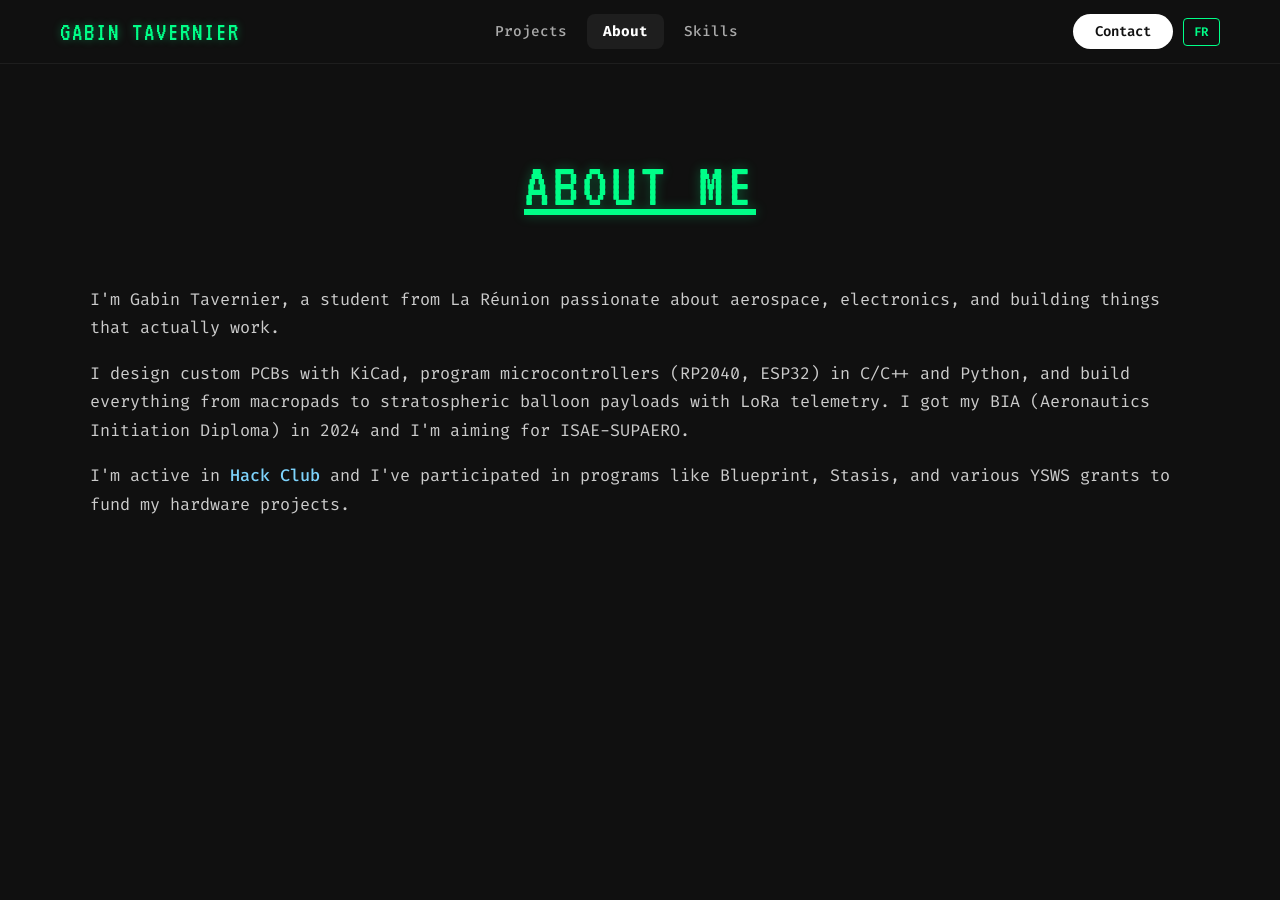
==== commit 0fcd707e: "Add files via upload" ====
--- a/about.html
+++ b/about.html
@@ -41,7 +41,7 @@
             <h2 id="projects" data-i18n="about-title">ABOUT ME</h2>
             <div class="about-section">
                 <p data-i18n="about-p1">I'm Gabin Tavernier, a student from La Réunion passionate about aerospace, electronics, and building things that actually work.</p>
-                <p data-i18n="about-p2">I design custom PCBs with KiCad, program microcontrollers (RP2040, ESP32) in C/C++ and Python, and build everything from macropads to stratospheric balloon payloads with LoRa telemetry. I'm currently preparing for the BIA (Aeronautics Initiation Diploma) and aiming for CPGE then ISAE-SUPAERO.</p>
+                <p data-i18n="about-p2">I design custom PCBs with KiCad, program microcontrollers (RP2040, ESP32) in C/C++ and Python, and build everything from macropads to stratospheric balloon payloads with LoRa telemetry. I got my BIA (Aeronautics Initiation Diploma) in 2024 and I'm aiming for ISAE-SUPAERO.</p>
                 <p data-i18n="about-p3">I'm active in Hack Club — I've participated in programs like Blueprint, Stasis, and various YSWS grants to fund my hardware projects. Making things from scratch, understanding how they work at every level, and pushing them further is what drives me.</p>
             </div>
         </div>
--- a/main.css
+++ b/main.css
@@ -26,7 +26,7 @@
     width: 100%;
     height: 100%;
     pointer-events: none;
-    z-index: 1;
+    z-index: -1;
 }
 
 /* ── WIP Full-page Splash ── */
@@ -769,9 +769,9 @@
 /* ── Skills page ── */
 .skills-grid {
     display: grid;
-    grid-template-columns: repeat(auto-fill, minmax(300px, 1fr));
-    gap: 48px;
-    margin-top: 3rem;
+    grid-template-columns: repeat(auto-fill, minmax(280px, 1fr));
+    gap: 24px;
+    margin-top: 2.5rem;
     max-width: 1100px;
     margin-left: auto;
     margin-right: auto;
@@ -782,36 +782,59 @@
 }
 
 .skill-card {
-    background: #111111;
-    border: 1px solid #252525;
-    border-radius: 8px;
-    padding: 1.6rem 1.8rem;
+    --accent: #666;
+    background: #131313;
+    border: 1px solid #222;
+    border-top: 3px solid var(--accent);
+    border-radius: 12px;
+    padding: 1.8rem 2rem 1.6rem;
     text-align: left;
-    margin-bottom: 1rem;
+    position: relative;
+    transition: transform 0.2s ease, border-color 0.2s ease, box-shadow 0.2s ease;
+}
+
+.skill-card:hover {
+    transform: translateY(-4px);
+    border-color: var(--accent);
+    box-shadow: 0 8px 32px rgba(0, 0, 0, 0.5), 0 0 20px color-mix(in srgb, var(--accent) 15%, transparent);
+}
+
+.skill-card-icon {
+    font-size: 1.6rem;
+    margin-bottom: 8px;
+    line-height: 1;
 }
 
 .skill-card-title {
     font-family: 'VT323', monospace;
-    font-size: 1.55rem;
+    font-size: 1.6rem;
     letter-spacing: 2px;
-    color: #00ff88;
-    margin-bottom: 22px;
+    color: var(--accent);
+    margin-bottom: 6px;
+}
+
+.skill-card-subtitle {
+    font-family: 'Fira Code', monospace;
+    font-size: 0.62rem;
+    color: #555;
+    letter-spacing: 0.06em;
+    margin-bottom: 18px;
 }
 
 .skill-section {
     display: flex;
     align-items: flex-start;
     gap: 14px;
-    margin-top: 22px;
+    margin-top: 18px;
 }
 
 .skill-section-label {
-    font-size: 0.58rem;
+    font-size: 0.56rem;
     text-transform: uppercase;
     letter-spacing: 0.15em;
-    color: #666;
-    min-width: 75px;
-    padding-top: 3px;
+    color: #555;
+    min-width: 72px;
+    padding-top: 4px;
     font-family: 'Fira Code', monospace;
     flex-shrink: 0;
 }
@@ -819,40 +842,44 @@
 .skill-card .tags-list {
     justify-content: flex-start;
     margin-top: 0;
-    gap: 6px 6px;
+    gap: 7px;
     row-gap: 8px;
 }
 
 /* Per-card accent colors */
-
-.skill-card--prog   .skill-card-title { color: #818cf8; }
-.skill-card--hw     .skill-card-title { color: #34d399; }
-.skill-card--pcb    .skill-card-title { color: #38bdf8; }
-.skill-card--soft   .skill-card-title { color: #fbbf24; }
-.skill-card--domain .skill-card-title { color: #fb923c; }
+.skill-card--prog   { --accent: #818cf8; }
+.skill-card--hw     { --accent: #34d399; }
+.skill-card--pcb    { --accent: #38bdf8; }
+.skill-card--soft   { --accent: #fbbf24; }
+.skill-card--domain { --accent: #fb923c; }
 
 /* Tags inside skill cards — colored per card */
 .skill-card .tag {
-    background: #1c1c1c;
-    border-radius: 3px;
-    font-size: 0.65rem;
-    padding: 2px 7px;
-    border: none;
-    color: #ccc;
-}
-
-.skill-card--prog   .tag { background: #1e1c38; color: #a5b4fc; }
-.skill-card--hw     .tag { background: #0e2820; color: #6ee7b7; }
-.skill-card--pcb    .tag { background: #0d2233; color: #7dd3fc; }
-.skill-card--soft   .tag { background: #2c2208; color: #fcd34d; }
-.skill-card--domain .tag { background: #2a1800; color: #fdba74; }
+    background: #1a1a1a;
+    border-radius: 6px;
+    font-size: 0.68rem;
+    padding: 4px 10px;
+    border: 1px solid #2a2a2a;
+    color: #bbb;
+    transition: border-color 0.15s, color 0.15s;
+}
+
+.skill-card:hover .tag {
+    border-color: #333;
+}
+
+.skill-card--prog   .tag { background: #18173a; color: #a5b4fc; border-color: #2a2856; }
+.skill-card--hw     .tag { background: #0c2a1f; color: #6ee7b7; border-color: #1a3d2e; }
+.skill-card--pcb    .tag { background: #0c2038; color: #7dd3fc; border-color: #163050; }
+.skill-card--soft   .tag { background: #2e2308; color: #fcd34d; border-color: #3d3010; }
+.skill-card--domain .tag { background: #2c1a04; color: #fdba74; border-color: #3e260a; }
 
 /* Gray tags inherit muted accent per card */
-.skill-card--prog   .tag--gray { background: #16152a; color: #6366f1; }
-.skill-card--hw     .tag--gray { background: #0a1e17; color: #34d399; }
-.skill-card--pcb    .tag--gray { background: #091929; color: #38bdf8; }
-.skill-card--soft   .tag--gray { background: #1f1804; color: #d97706; }
-.skill-card--domain .tag--gray { background: #1f1100; color: #f97316; }
+.skill-card--prog   .tag--gray { background: #14132e; color: #6366f1; border-color: #252350; }
+.skill-card--hw     .tag--gray { background: #091e16; color: #34d399; border-color: #153528; }
+.skill-card--pcb    .tag--gray { background: #091828; color: #38bdf8; border-color: #122640; }
+.skill-card--soft   .tag--gray { background: #201904; color: #d97706; border-color: #33280a; }
+.skill-card--domain .tag--gray { background: #201200; color: #f97316; border-color: #301d06; }
 
 /* ── Tags ── */
 .tags-list {
@@ -955,12 +982,18 @@
 
 .modal-thumb {
     width: auto;
-    max-width: 180px;
-    max-height: 130px;
+    max-width: 100%;
+    max-height: 360px;
     object-fit: cover;
     border-radius: 10px;
-    border: 1px solid #2a2a2a;
-    box-shadow: 0 2px 8px rgba(0, 0, 0, 0.4);
+    border: none;
+    box-shadow: none;
+}
+
+.modal-thumb-square {
+    width: min(82vw, 460px);
+    aspect-ratio: 1 / 1;
+    object-position: center;
 }
 
 .modal-video {
